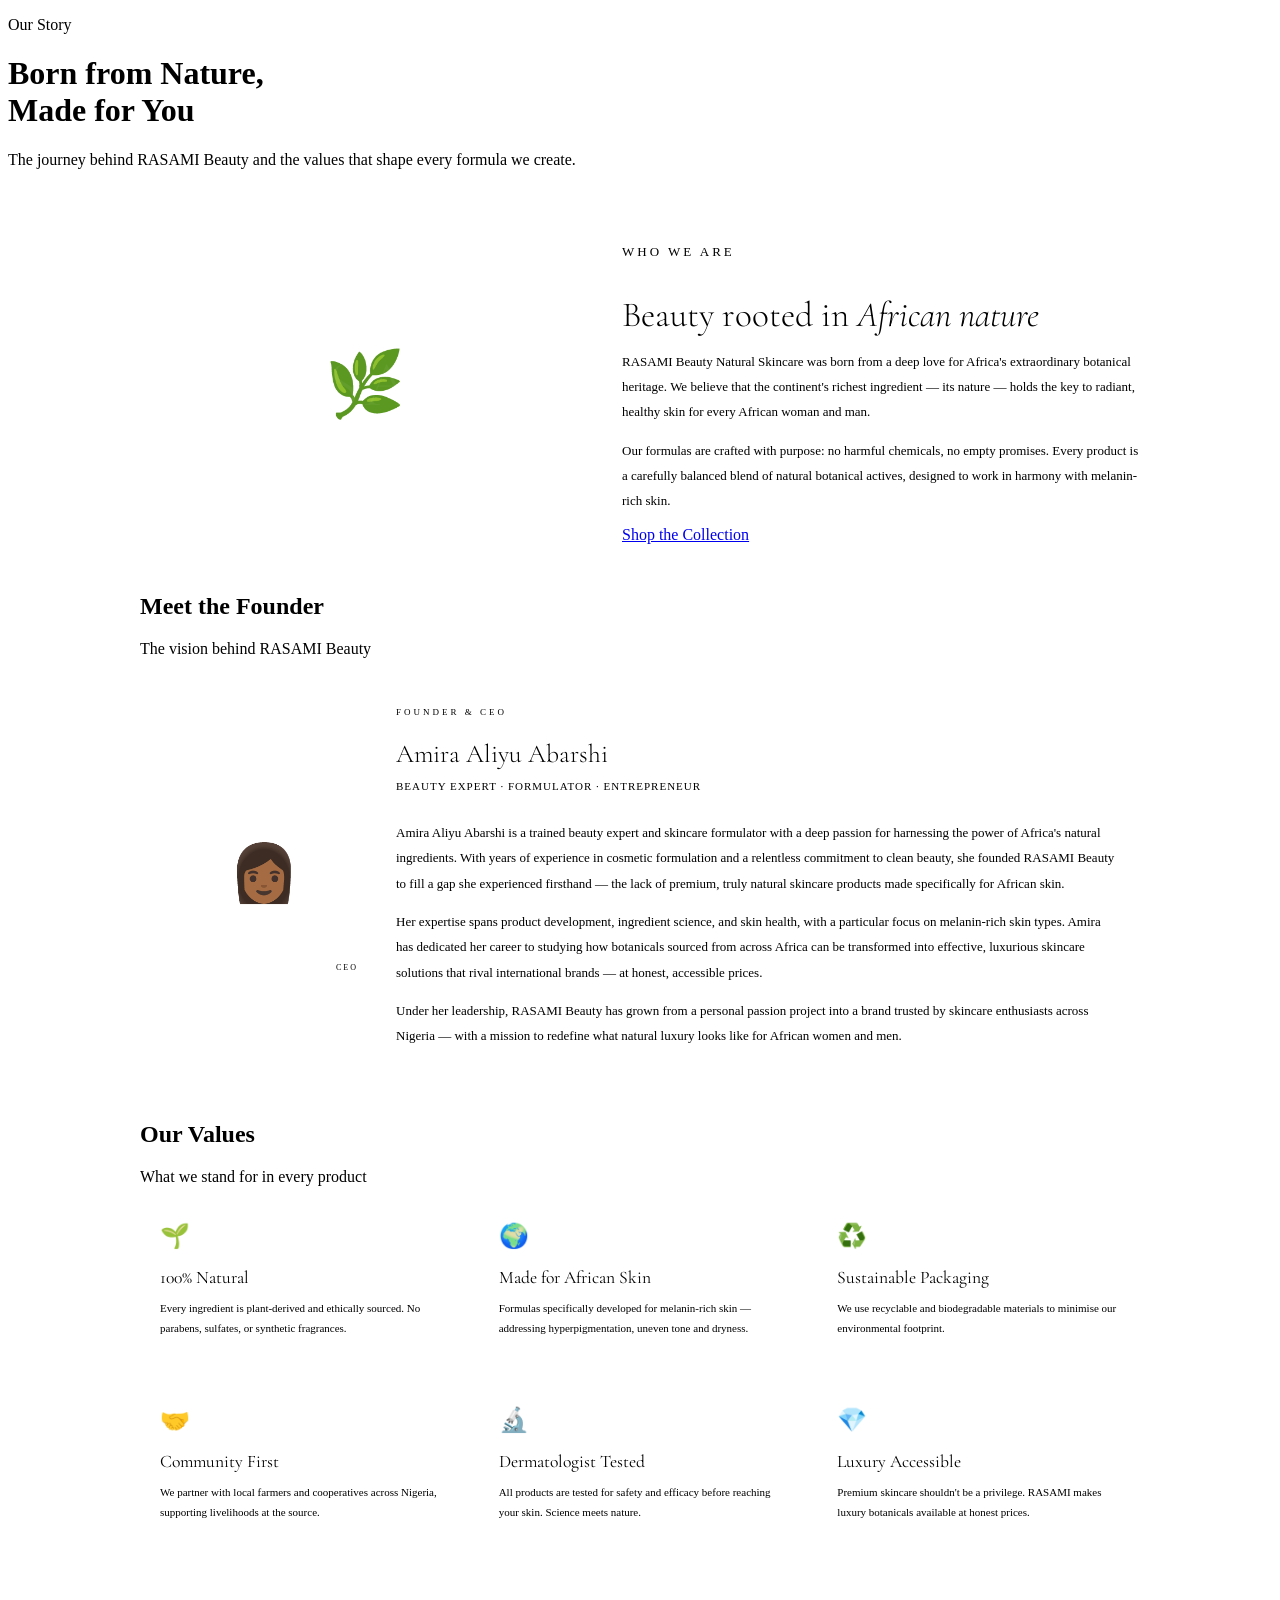
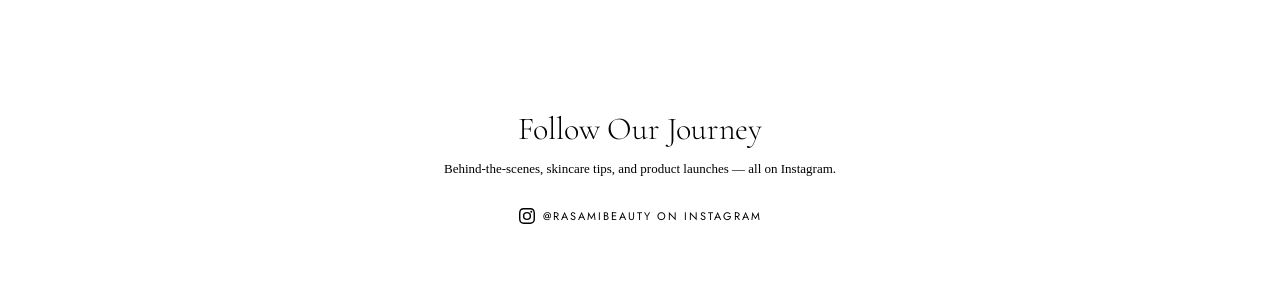
==== about.html @ 2c818f65 "Add files via upload" ====
<!DOCTYPE html>
<html lang="en">
<head>
<meta charset="UTF-8">
<meta name="viewport" content="width=device-width, initial-scale=1.0">
<title>About Us – RASAMI Beauty</title>
<link href="https://fonts.googleapis.com/css2?family=Cormorant+Garamond:ital,wght@0,300;0,400;0,500;1,300;1,400&family=Jost:wght@300;400;500&display=swap" rel="stylesheet">
<link rel="stylesheet" href="assets/style.css">
<style>
.about-wrap{max-width:1000px;margin:0 auto;padding:2.5rem 1.25rem}
.about-intro{display:flex;flex-direction:column;gap:2rem;margin-bottom:3rem}
.about-visual{background:linear-gradient(145deg,var(--gd),var(--gm));height:260px;display:flex;align-items:center;justify-content:center;font-size:64px;position:relative;overflow:hidden;flex-shrink:0}
.about-visual::before{content:'RASAMI';position:absolute;font-family:'Cormorant Garamond',serif;font-size:4rem;font-weight:300;color:rgba(255,255,255,.05);letter-spacing:6px;text-transform:uppercase}
.about-tag{font-size:9px;letter-spacing:3px;text-transform:uppercase;color:var(--gold);margin-bottom:.6rem}
.about-text h2{font-family:'Cormorant Garamond',serif;font-size:clamp(1.6rem,5vw,2.2rem);font-weight:300;color:var(--gd);line-height:1.2;margin-bottom:.75rem}
.about-text h2 em{color:var(--gold);font-style:italic}
.about-text p{font-size:13px;color:var(--tm);line-height:1.95;margin-bottom:.75rem;font-weight:300}
/* CEO SECTION */
.ceo-section{background:var(--white);border:1px solid var(--ivd);padding:1.5rem;margin-bottom:3rem;display:flex;flex-direction:column;gap:1.5rem}
.ceo-img-wrap{flex-shrink:0;align-self:center}
.ceo-photo-placeholder{width:160px;height:160px;border-radius:50%;background:linear-gradient(135deg,var(--gd),var(--gs));display:flex;align-items:center;justify-content:center;font-size:56px;margin:0 auto;position:relative;border:4px solid var(--ivd)}
.ceo-photo-placeholder::after{content:'CEO';position:absolute;bottom:-2px;right:-2px;background:var(--gold);color:var(--gd);font-size:8px;letter-spacing:2px;text-transform:uppercase;padding:3px 8px;font-weight:500;border-radius:2px}
/* TO ADD CEO PHOTO: replace .ceo-photo-placeholder div with:
   <img src="YOUR_PHOTO_URL" style="width:160px;height:160px;border-radius:50%;object-fit:cover;border:4px solid var(--ivd)"> */
.ceo-info{}
.ceo-tag{font-size:9px;letter-spacing:3px;text-transform:uppercase;color:var(--gold);margin-bottom:.3rem}
.ceo-name{font-family:'Cormorant Garamond',serif;font-size:1.6rem;font-weight:300;color:var(--gd);margin-bottom:.2rem}
.ceo-title{font-size:11px;color:var(--tmu);letter-spacing:1px;text-transform:uppercase;margin-bottom:1rem;padding-bottom:.75rem;border-bottom:1px solid var(--ivd)}
.ceo-bio p{font-size:13px;color:var(--tm);line-height:1.95;margin-bottom:.75rem;font-weight:300}
.ceo-bio p:last-child{margin-bottom:0}
/* VALUES */
.values-grid{display:grid;grid-template-columns:1fr 1fr;gap:1rem;margin-bottom:3rem}
.val-card{background:var(--white);border:1px solid var(--ivd);padding:1.25rem}
.val-icon{font-size:24px;margin-bottom:.6rem}
.val-card h3{font-family:'Cormorant Garamond',serif;font-size:1.1rem;font-weight:400;color:var(--gd);margin-bottom:.4rem}
.val-card p{font-size:11px;color:var(--tmu);line-height:1.8;font-weight:300}
/* INSTAGRAM CTA */
.ig-cta{background:linear-gradient(135deg,var(--gd),var(--gm));padding:2.5rem 1.25rem;text-align:center;margin:0 -1.25rem}
.ig-cta h2{font-family:'Cormorant Garamond',serif;font-size:clamp(1.5rem,5vw,2rem);font-weight:300;color:var(--iv);margin-bottom:.5rem}
.ig-cta p{font-size:13px;color:var(--gmt);margin-bottom:1.25rem;font-weight:300}
.ig-cta-btn{display:inline-flex;align-items:center;gap:8px;background:transparent;border:1px solid var(--goldl);color:var(--goldl);padding:11px 24px;font-family:'Jost',sans-serif;font-size:11px;letter-spacing:2px;text-transform:uppercase;transition:all .2s;text-decoration:none}
.ig-cta-btn:hover{background:var(--goldl);color:var(--gd)}
@media(min-width:600px){
  .about-intro{flex-direction:row;align-items:center}
  .about-visual{height:320px;width:45%;flex-shrink:0}
  .ceo-section{flex-direction:row;align-items:flex-start;gap:2rem}
  .ceo-photo-placeholder{width:200px;height:200px}
  .values-grid{grid-template-columns:repeat(3,1fr)}
}
@media(min-width:900px){.values-grid{grid-template-columns:repeat(3,1fr)}}
</style>
</head>
<body>
<div class="page-banner">
  <p class="page-banner-tag">Our Story</p>
  <h1>Born from Nature,<br>Made for You</h1>
  <p>The journey behind RASAMI Beauty and the values that shape every formula we create.</p>
</div>

<div class="about-wrap">
  <div class="about-intro reveal">
    <div class="about-visual">🌿</div>
    <div class="about-text">
      <p class="about-tag">Who We Are</p>
      <h2>Beauty rooted in <em>African nature</em></h2>
      <p>RASAMI Beauty Natural Skincare was born from a deep love for Africa's extraordinary botanical heritage. We believe that the continent's richest ingredient — its nature — holds the key to radiant, healthy skin for every African woman and man.</p>
      <p>Our formulas are crafted with purpose: no harmful chemicals, no empty promises. Every product is a carefully balanced blend of natural botanical actives, designed to work in harmony with melanin-rich skin.</p>
      <a class="btn-green" href="index.html">Shop the Collection</a>
    </div>
  </div>

  <!-- CEO SECTION -->
  <div class="sec-head reveal"><h2>Meet the Founder</h2><p>The vision behind RASAMI Beauty</p></div>
  <div class="ceo-section reveal">
    <div class="ceo-img-wrap">
      <div class="ceo-photo-placeholder">👩🏾</div>
      <!-- TO ADD REAL PHOTO: delete the div above and add:
      <img src="YOUR_CLOUDINARY_OR_GITHUB_PHOTO_URL" style="width:160px;height:160px;border-radius:50%;object-fit:cover;object-position:top;border:4px solid var(--ivd);display:block;margin:0 auto"> -->
    </div>
    <div class="ceo-info">
      <p class="ceo-tag">Founder & CEO</p>
      <h2 class="ceo-name">Amira Aliyu Abarshi</h2>
      <p class="ceo-title">Beauty Expert · Formulator · Entrepreneur</p>
      <div class="ceo-bio">
        <p>Amira Aliyu Abarshi is a trained beauty expert and skincare formulator with a deep passion for harnessing the power of Africa's natural ingredients. With years of experience in cosmetic formulation and a relentless commitment to clean beauty, she founded RASAMI Beauty to fill a gap she experienced firsthand — the lack of premium, truly natural skincare products made specifically for African skin.</p>
        <p>Her expertise spans product development, ingredient science, and skin health, with a particular focus on melanin-rich skin types. Amira has dedicated her career to studying how botanicals sourced from across Africa can be transformed into effective, luxurious skincare solutions that rival international brands — at honest, accessible prices.</p>
        <p>Under her leadership, RASAMI Beauty has grown from a personal passion project into a brand trusted by skincare enthusiasts across Nigeria — with a mission to redefine what natural luxury looks like for African women and men.</p>
      </div>
    </div>
  </div>

  <div class="sec-head reveal"><h2>Our Values</h2><p>What we stand for in every product</p></div>
  <div class="values-grid">
    <div class="val-card reveal"><div class="val-icon">🌱</div><h3>100% Natural</h3><p>Every ingredient is plant-derived and ethically sourced. No parabens, sulfates, or synthetic fragrances.</p></div>
    <div class="val-card reveal"><div class="val-icon">🌍</div><h3>Made for African Skin</h3><p>Formulas specifically developed for melanin-rich skin — addressing hyperpigmentation, uneven tone and dryness.</p></div>
    <div class="val-card reveal"><div class="val-icon">♻️</div><h3>Sustainable Packaging</h3><p>We use recyclable and biodegradable materials to minimise our environmental footprint.</p></div>
    <div class="val-card reveal"><div class="val-icon">🤝</div><h3>Community First</h3><p>We partner with local farmers and cooperatives across Nigeria, supporting livelihoods at the source.</p></div>
    <div class="val-card reveal"><div class="val-icon">🔬</div><h3>Dermatologist Tested</h3><p>All products are tested for safety and efficacy before reaching your skin. Science meets nature.</p></div>
    <div class="val-card reveal"><div class="val-icon">💎</div><h3>Luxury Accessible</h3><p>Premium skincare shouldn't be a privilege. RASAMI makes luxury botanicals available at honest prices.</p></div>
  </div>
</div>

<div class="ig-cta">
  <h2>Follow Our Journey</h2>
  <p>Behind-the-scenes, skincare tips, and product launches — all on Instagram.</p>
  <a class="ig-cta-btn" href="https://www.instagram.com/rasamibeauty/" target="_blank">
    <svg viewBox="0 0 24 24" style="width:16px;height:16px;fill:currentColor"><path d="M12 2.163c3.204 0 3.584.012 4.85.07 3.252.148 4.771 1.691 4.919 4.919.058 1.265.069 1.645.069 4.849 0 3.205-.012 3.584-.069 4.849-.149 3.225-1.664 4.771-4.919 4.919-1.266.058-1.644.07-4.85.07-3.204 0-3.584-.012-4.849-.07-3.26-.149-4.771-1.699-4.919-4.92-.058-1.265-.07-1.644-.07-4.849 0-3.204.013-3.583.07-4.849.149-3.227 1.664-4.771 4.919-4.919 1.266-.057 1.645-.069 4.849-.069zM12 0C8.741 0 8.333.014 7.053.072 2.695.272.273 2.69.073 7.052.014 8.333 0 8.741 0 12c0 3.259.014 3.668.072 4.948.2 4.358 2.618 6.78 6.98 6.98C8.333 23.986 8.741 24 12 24c3.259 0 3.668-.014 4.948-.072 4.354-.2 6.782-2.618 6.979-6.98.059-1.28.073-1.689.073-4.948 0-3.259-.014-3.667-.072-4.947-.196-4.354-2.617-6.78-6.979-6.98C15.668.014 15.259 0 12 0zm0 5.838a6.162 6.162 0 100 12.324 6.162 6.162 0 000-12.324zM12 16a4 4 0 110-8 4 4 0 010 8zm6.406-11.845a1.44 1.44 0 100 2.881 1.44 1.44 0 000-2.881z"/></svg>
    @rasamibeauty on Instagram
  </a>
</div>

<script src="assets/app.js"></script>
<script>
renderNav(); renderFooter(); injectCartAndModal(); updateCartUI();
const io=new IntersectionObserver(e=>e.forEach(x=>{if(x.isIntersecting)x.target.classList.add('visible');}),{threshold:.08});
document.querySelectorAll('.reveal').forEach(el=>io.observe(el));
</script>
</body>
</html>
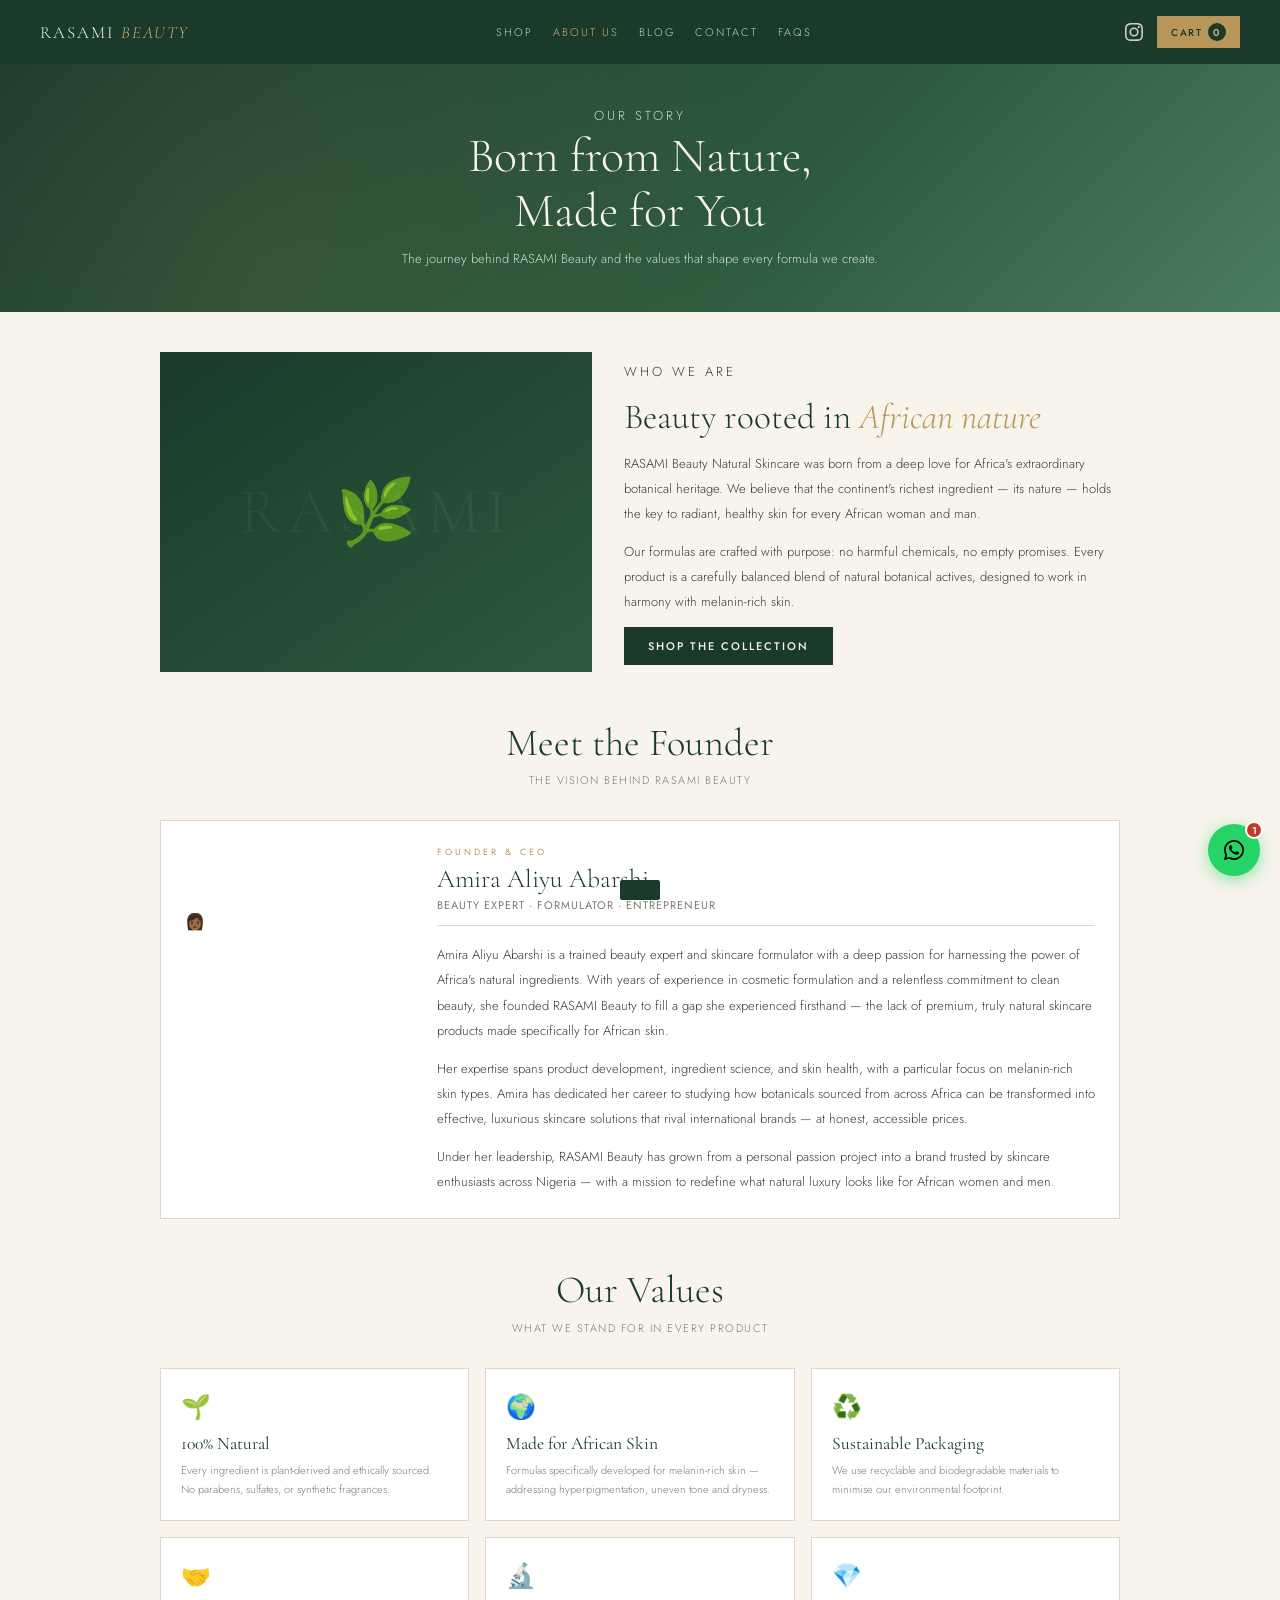
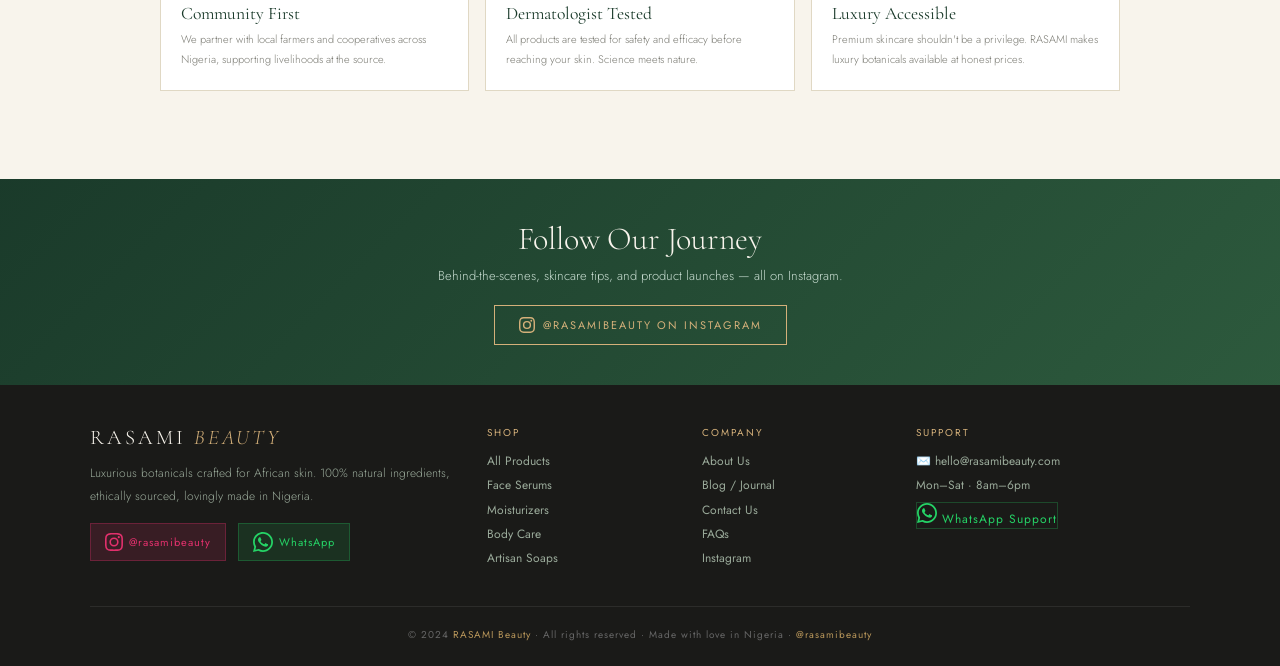
==== commit 976c09a1: "Replace CEO placeholder with real photo and badge Updated CEO section to display real photo and badg" ====
--- a/about.html
+++ b/about.html
@@ -18,10 +18,9 @@
 /* CEO SECTION */
 .ceo-section{background:var(--white);border:1px solid var(--ivd);padding:1.5rem;margin-bottom:3rem;display:flex;flex-direction:column;gap:1.5rem}
 .ceo-img-wrap{flex-shrink:0;align-self:center}
-.ceo-photo-placeholder{width:160px;height:160px;border-radius:50%;background:linear-gradient(135deg,var(--gd),var(--gs));display:flex;align-items:center;justify-content:center;font-size:56px;margin:0 auto;position:relative;border:4px solid var(--ivd)}
-.ceo-photo-placeholder::after{content:'CEO';position:absolute;bottom:-2px;right:-2px;background:var(--gold);color:var(--gd);font-size:8px;letter-spacing:2px;text-transform:uppercase;padding:3px 8px;font-weight:500;border-radius:2px}
-/* TO ADD CEO PHOTO: replace .ceo-photo-placeholder div with:
-   <img src="YOUR_PHOTO_URL" style="width:160px;height:160px;border-radius:50%;object-fit:cover;border:4px solid var(--ivd)"> */
+.ceo-photo-real{position:relative;width:180px;height:180px;margin:0 auto}
+.ceo-photo-real img{width:180px;height:180px;border-radius:50%;object-fit:cover;object-position:top center;border:4px solid var(--ivd);display:block;box-shadow:0 8px 28px rgba(26,58,42,.2)}
+.ceo-badge{position:absolute;bottom:4px;right:-4px;background:var(--gold);color:var(--gd);font-size:8px;letter-spacing:1.5px;text-transform:uppercase;padding:4px 10px;font-weight:500;white-space:nowrap}
 .ceo-info{}
 .ceo-tag{font-size:9px;letter-spacing:3px;text-transform:uppercase;color:var(--gold);margin-bottom:.3rem}
 .ceo-name{font-family:'Cormorant Garamond',serif;font-size:1.6rem;font-weight:300;color:var(--gd);margin-bottom:.2rem}
@@ -44,7 +43,7 @@
   .about-intro{flex-direction:row;align-items:center}
   .about-visual{height:320px;width:45%;flex-shrink:0}
   .ceo-section{flex-direction:row;align-items:flex-start;gap:2rem}
-  .ceo-photo-placeholder{width:200px;height:200px}
+  .ceo-photo-real{width:220px;height:220px}.ceo-photo-real img{width:220px;height:220px}
   .values-grid{grid-template-columns:repeat(3,1fr)}
 }
 @media(min-width:900px){.values-grid{grid-template-columns:repeat(3,1fr)}}
@@ -73,9 +72,10 @@
   <div class="sec-head reveal"><h2>Meet the Founder</h2><p>The vision behind RASAMI Beauty</p></div>
   <div class="ceo-section reveal">
     <div class="ceo-img-wrap">
-      <div class="ceo-photo-placeholder">👩🏾</div>
-      <!-- TO ADD REAL PHOTO: delete the div above and add:
-      <img src="YOUR_CLOUDINARY_OR_GITHUB_PHOTO_URL" style="width:160px;height:160px;border-radius:50%;object-fit:cover;object-position:top;border:4px solid var(--ivd);display:block;margin:0 auto"> -->
+      <div class="ceo-photo-real">
+        <img src="https://raw.githubusercontent.com/JosephElijah99/Beauty-Brand_Phone-Web/main/Images/AMIRA%20CEO_RASAMI.JPG" alt="Amira Aliyu Abarshi – Founder & CEO, RASAMI Beauty" onerror="this.parentElement.innerHTML='👩🏾'">
+        <div class="ceo-badge">CEO & Founder</div>
+      </div>
     </div>
     <div class="ceo-info">
       <p class="ceo-tag">Founder & CEO</p>
--- a/assets/style.css
+++ b/assets/style.css
@@ -0,0 +1,212 @@
+/* ── RASAMI Beauty – Global Stylesheet – Mobile First ── */
+*{box-sizing:border-box;margin:0;padding:0}
+:root{
+  --gd:#1a3a2a;--gm:#2d5a3d;--gs:#4a7c5f;--gmt:#c8ddd1;
+  --iv:#f8f4ec;--ivw:#f0ead8;--ivd:#e0d8c4;
+  --gold:#b8965a;--goldl:#d4b07a;
+  --td:#1a1a18;--tm:#3a3a36;--tmu:#7a7a72;
+  --white:#ffffff;--danger:#c0392b;--success:#1a7a4a;
+  --wa:#25D366;--wa-dark:#128C7E;
+}
+html{-webkit-text-size-adjust:100%}
+body{font-family:'Jost',sans-serif;background:var(--iv);color:var(--td);min-height:100vh;overflow-x:hidden}
+a{text-decoration:none;color:inherit}
+button{font-family:'Jost',sans-serif;cursor:pointer}
+img{max-width:100%;display:block}
+
+/* ── NAV ── */
+nav{background:var(--gd);padding:0 1rem;display:flex;align-items:center;justify-content:space-between;height:60px;position:sticky;top:0;z-index:200}
+.nav-logo{font-family:'Cormorant Garamond',serif;font-size:17px;font-weight:300;color:var(--iv);letter-spacing:2px;text-transform:uppercase;flex-shrink:0}
+.nav-logo em{color:var(--goldl);font-style:italic}
+.nav-links{display:none;gap:1.25rem;align-items:center}
+.nav-links.mob-open{display:flex;flex-direction:column;position:fixed;top:60px;left:0;right:0;background:var(--gd);padding:1.5rem;gap:1rem;z-index:250;border-top:1px solid rgba(255,255,255,.1)}
+.nl{color:rgba(248,244,236,.8);font-size:12px;letter-spacing:2px;text-transform:uppercase;font-weight:300;cursor:pointer;transition:color .2s;text-decoration:none;padding:.5rem 0;border-bottom:1px solid rgba(255,255,255,.08);width:100%;display:block}
+.nl:last-child{border-bottom:none}
+.nl:hover,.nl.active{color:var(--goldl)}
+.nav-right{display:flex;gap:.5rem;align-items:center}
+.insta-nav-btn{color:rgba(248,244,236,.8);transition:color .2s;display:flex;align-items:center;padding:6px}
+.insta-nav-btn:hover{color:var(--goldl)}
+.cart-btn{background:var(--gold);color:var(--gd);padding:7px 14px;border:none;font-size:10px;letter-spacing:1.5px;text-transform:uppercase;font-weight:500;transition:background .2s;display:flex;align-items:center;gap:6px;white-space:nowrap}
+.cart-btn:hover{background:var(--goldl)}
+.cart-count{background:var(--gd);color:var(--goldl);width:18px;height:18px;border-radius:50%;font-size:10px;display:flex;align-items:center;justify-content:center;font-weight:600}
+.mob-btn{background:none;border:none;color:var(--iv);font-size:22px;padding:4px;display:flex;align-items:center}
+
+/* ── BUTTONS ── */
+.btn-gold{background:var(--gold);color:var(--gd);padding:12px 28px;border:none;font-size:11px;letter-spacing:2px;text-transform:uppercase;font-weight:500;transition:background .2s;cursor:pointer;display:inline-block;text-align:center;width:100%}
+.btn-gold:hover{background:var(--goldl)}
+.btn-ghost{background:transparent;color:var(--iv);padding:12px 28px;border:1px solid rgba(248,244,236,.4);font-size:11px;letter-spacing:2px;text-transform:uppercase;font-weight:300;transition:border-color .2s;cursor:pointer;display:inline-block;text-align:center;width:100%}
+.btn-ghost:hover{border-color:var(--iv)}
+.btn-green{background:var(--gd);color:var(--iv);padding:11px 24px;border:none;font-size:11px;letter-spacing:2px;text-transform:uppercase;font-weight:500;transition:background .2s;cursor:pointer;display:inline-block;text-align:center}
+.btn-green:hover{background:var(--gs)}
+
+/* ── PAGE BANNER ── */
+.page-banner{background:linear-gradient(135deg,var(--gd) 0%,var(--gm) 60%,var(--gs) 100%);padding:2.5rem 1.25rem;text-align:center;position:relative;overflow:hidden}
+.page-banner::before{content:'';position:absolute;inset:0;background:radial-gradient(circle at 20% 80%,rgba(184,150,90,.12) 0%,transparent 50%)}
+.page-banner-tag{font-size:10px;letter-spacing:3px;text-transform:uppercase;color:var(--goldl);margin-bottom:.6rem;position:relative}
+.page-banner h1{font-family:'Cormorant Garamond',serif;font-size:clamp(1.8rem,6vw,3rem);font-weight:300;color:var(--iv);position:relative;margin-bottom:.5rem;line-height:1.15}
+.page-banner p{color:var(--gmt);font-size:13px;font-weight:300;max-width:480px;margin:0 auto;line-height:1.9;position:relative}
+
+/* ── SEC HEAD ── */
+.sec-head{text-align:center;margin-bottom:2rem}
+.sec-head h2{font-family:'Cormorant Garamond',serif;font-size:clamp(1.8rem,5vw,2.4rem);font-weight:300;color:var(--gd);margin-bottom:.4rem}
+.sec-head p{font-size:11px;color:var(--tmu);letter-spacing:1.5px;text-transform:uppercase;font-weight:300}
+
+/* ── FEATURES ── */
+.features{padding:2.5rem 1.25rem;background:var(--gd)}
+.feat-grid{max-width:960px;margin:0 auto;display:grid;grid-template-columns:repeat(3,1fr);gap:1.25rem;text-align:center}
+.fi{font-size:20px;margin-bottom:.5rem}
+.feat-title{font-family:'Cormorant Garamond',serif;font-size:.95rem;font-weight:400;color:var(--goldl);margin-bottom:2px}
+.feat-desc{font-size:10px;color:var(--gmt);font-weight:300;line-height:1.6}
+
+/* ── FOOTER ── */
+.site-footer{background:var(--td);color:var(--tmu);padding:2.5rem 1.25rem 1.5rem}
+.footer-grid{display:grid;grid-template-columns:1fr 1fr;gap:2rem;max-width:1100px;margin:0 auto 2rem}
+.footer-brand{grid-column:1/-1}
+.logo-f{font-family:'Cormorant Garamond',serif;font-size:1.3rem;font-weight:300;color:var(--iv);letter-spacing:3px;text-transform:uppercase}
+.logo-f em{color:var(--goldl);font-style:italic}
+.footer-brand p{font-size:12px;line-height:1.9;margin-top:.75rem;font-weight:300;color:#9aaa9a}
+.footer-socials{display:flex;gap:.75rem;margin-top:1rem;flex-wrap:wrap}
+.soc-btn{display:flex;align-items:center;gap:6px;padding:8px 14px;font-size:11px;letter-spacing:1px;font-family:'Jost',sans-serif;transition:all .2s;cursor:pointer;border:none;text-decoration:none}
+.ig-btn{background:rgba(225,48,108,.15);border:1px solid rgba(225,48,108,.3);color:#e1306c}
+.ig-btn:hover{background:rgba(225,48,108,.25)}
+.wa-btn{background:rgba(37,211,102,.12);border:1px solid rgba(37,211,102,.25);color:var(--wa)}
+.wa-btn:hover{background:rgba(37,211,102,.22)}
+.footer-col h4{font-size:10px;letter-spacing:2px;text-transform:uppercase;color:var(--goldl);margin-bottom:.75rem;font-weight:400}
+.footer-col a,.footer-col span,.footer-col button{display:block;font-size:12px;color:#9aaa9a;margin-bottom:.4rem;transition:color .2s;padding:0;background:none;border:none;text-align:left;font-family:'Jost',sans-serif}
+.footer-col a:hover,.footer-col button:hover{color:var(--iv)}
+.wa-footer-btn{display:flex;align-items:center;gap:8px;background:rgba(37,211,102,.12);border:1px solid rgba(37,211,102,.25)!important;padding:8px 12px;margin-top:.5rem;color:var(--wa)!important;font-size:11px;letter-spacing:1px;transition:background .2s;cursor:pointer;font-family:'Jost',sans-serif;width:auto!important}
+.wa-footer-btn:hover{background:rgba(37,211,102,.22)}
+.footer-bottom{border-top:1px solid rgba(255,255,255,.08);padding-top:1.25rem;text-align:center;font-size:10px;letter-spacing:1px;color:#666;max-width:1100px;margin:0 auto}
+.footer-bottom span{color:var(--gold)}
+
+/* ── PRODUCT DETAIL MODAL ── */
+.product-modal-bg{display:none;position:fixed;inset:0;background:rgba(0,0,0,.6);z-index:600;align-items:flex-end;justify-content:center;padding:0}
+.product-modal-bg.open{display:flex}
+.product-modal{background:var(--iv);width:100%;max-height:92vh;overflow-y:auto;position:relative;border-radius:16px 16px 0 0}
+.pm-x{position:sticky;top:0;left:100%;float:right;background:var(--gd);border:none;color:var(--iv);width:36px;height:36px;font-size:16px;display:flex;align-items:center;justify-content:center;z-index:10;margin:8px 8px 0 0;border-radius:50%;flex-shrink:0}
+.pm-inner{display:flex;flex-direction:column}
+.pm-img-wrap{width:100%;height:280px;background:var(--ivw);flex-shrink:0;overflow:hidden}
+.pm-info{padding:1.25rem}
+.pm-cat{font-size:9px;letter-spacing:2.5px;text-transform:uppercase;color:var(--tmu);margin-bottom:4px}
+.pm-badge{display:inline-block;background:var(--gd);color:var(--iv);font-size:9px;letter-spacing:2px;text-transform:uppercase;padding:3px 10px;margin-bottom:.5rem}
+.pm-badge.new{background:var(--gold);color:var(--gd)}
+.pm-name{font-family:'Cormorant Garamond',serif;font-size:1.6rem;font-weight:300;color:var(--gd);line-height:1.2;margin-bottom:.4rem}
+.pm-price{font-size:1.2rem;font-weight:500;color:var(--gold);margin-bottom:.75rem}
+.pm-key-ing{font-size:12px;color:var(--gm);background:var(--ivw);padding:.6rem .9rem;border-left:3px solid var(--gold);margin-bottom:.75rem;line-height:1.6}
+.pm-divider{height:1px;background:var(--ivd);margin:.75rem 0}
+.pm-section-title{font-size:10px;letter-spacing:2px;text-transform:uppercase;color:var(--gd);font-weight:500;margin:.75rem 0 .35rem}
+.pm-text{font-size:13px;color:var(--tm);line-height:1.85;font-weight:300}
+.pm-small{font-size:11px;color:var(--tmu)}
+.pm-caution{color:var(--danger);font-size:11px}
+.pm-list{padding-left:1.25rem;margin:.25rem 0}
+.pm-list li{font-size:13px;color:var(--tm);line-height:1.85;margin-bottom:.2rem;font-weight:300}
+.pm-actions{display:flex;flex-direction:column;gap:.75rem;margin-top:1.5rem;padding-top:1rem;border-top:1px solid var(--ivd)}
+.pm-add-btn{width:100%;background:var(--gd);color:var(--iv);border:none;padding:14px;font-family:'Jost',sans-serif;font-size:11px;letter-spacing:2px;text-transform:uppercase;font-weight:500;transition:background .2s}
+.pm-add-btn:hover{background:var(--gs)}
+.pm-close-btn{width:100%;background:transparent;color:var(--tmu);border:1px solid var(--ivd);padding:12px;font-family:'Jost',sans-serif;font-size:11px;letter-spacing:2px;text-transform:uppercase;font-weight:300}
+
+/* ── CART DRAWER ── */
+.cart-drawer{position:fixed;right:0;top:60px;bottom:0;width:100%;max-width:380px;background:var(--iv);border-left:1px solid var(--ivd);z-index:300;display:flex;flex-direction:column;transform:translateX(100%);transition:transform .3s ease}
+.cart-drawer.open{transform:translateX(0)}
+.drawer-head{padding:1rem 1.25rem;border-bottom:1px solid var(--ivd);display:flex;justify-content:space-between;align-items:center;background:var(--gd);flex-shrink:0}
+.drawer-head h3{font-family:'Cormorant Garamond',serif;font-size:1.2rem;font-weight:300;color:var(--iv);letter-spacing:2px}
+.close-x{background:none;border:none;color:rgba(248,244,236,.7);font-size:18px;line-height:1;cursor:pointer;padding:4px}
+.close-x:hover{color:var(--iv)}
+.cart-items{flex:1;overflow-y:auto;padding:.75rem 1rem;-webkit-overflow-scrolling:touch}
+.cart-empty{text-align:center;padding:3rem 1rem;color:var(--tmu);font-size:12px;font-weight:300;line-height:2}
+.ci{display:flex;gap:10px;padding:.75rem 0;border-bottom:1px solid var(--ivd);align-items:flex-start}
+.ci-img{width:48px;height:48px;flex-shrink:0;background:var(--ivw);overflow:hidden}
+.ci-info{flex:1;min-width:0}
+.ci-name{font-family:'Cormorant Garamond',serif;font-size:.95rem;font-weight:400;color:var(--td);margin-bottom:2px;white-space:nowrap;overflow:hidden;text-overflow:ellipsis}
+.ci-price{font-size:12px;color:var(--gold);font-weight:500}
+.ci-qty{display:flex;align-items:center;gap:6px;margin-top:5px}
+.qb{background:var(--ivw);border:1px solid var(--ivd);width:24px;height:24px;font-size:14px;color:var(--td);display:flex;align-items:center;justify-content:center;cursor:pointer}
+.qv{font-size:12px;min-width:18px;text-align:center}
+.ci-rm{background:none;border:none;color:var(--tmu);font-size:14px;padding:4px;cursor:pointer;flex-shrink:0}
+.cart-foot{padding:1rem;border-top:1px solid var(--ivd);background:var(--white);flex-shrink:0}
+.cart-total-row{display:flex;justify-content:space-between;margin-bottom:.75rem;align-items:baseline}
+.cart-total-row span:first-child{font-size:10px;letter-spacing:2px;text-transform:uppercase;color:var(--tmu)}
+.cart-total-row span:last-child{font-family:'Cormorant Garamond',serif;font-size:1.4rem;font-weight:400;color:var(--gd)}
+.checkout-btn{width:100%;background:var(--gd);color:var(--iv);border:none;padding:13px;font-size:11px;letter-spacing:2px;text-transform:uppercase;font-weight:500;transition:background .2s;margin-bottom:8px;cursor:pointer}
+.checkout-btn:hover{background:var(--gs)}
+.secure-note{font-size:10px;color:var(--tmu);text-align:center;letter-spacing:.5px}
+
+/* ── CHECKOUT MODAL ── */
+.modal-bg{display:none;position:fixed;inset:0;background:rgba(26,58,42,.55);z-index:400;align-items:flex-end;justify-content:center;padding:0}
+.modal-bg.open{display:flex}
+.modal{background:var(--iv);width:100%;max-height:92vh;overflow-y:auto;border-radius:16px 16px 0 0;-webkit-overflow-scrolling:touch}
+.modal-head{background:var(--gd);padding:1rem 1.25rem;display:flex;justify-content:space-between;align-items:center;position:sticky;top:0;z-index:5;border-radius:16px 16px 0 0}
+.modal-head h3{font-family:'Cormorant Garamond',serif;font-size:1.2rem;font-weight:300;color:var(--iv);letter-spacing:2px}
+.modal-body{padding:1.25rem}
+.form-lbl{display:block;font-size:9px;letter-spacing:2.5px;text-transform:uppercase;color:var(--tmu);margin-bottom:5px;font-weight:400}
+.form-inp{width:100%;padding:12px;border:1px solid var(--ivd);background:var(--white);font-family:'Jost',sans-serif;font-size:14px;color:var(--td);outline:none;transition:border-color .2s;margin-bottom:.9rem;-webkit-appearance:none;border-radius:0}
+.form-inp:focus{border-color:var(--gs)}
+.form-row2{display:grid;grid-template-columns:1fr 1fr;gap:.75rem}
+.order-sum{background:var(--ivw);padding:1rem;margin-bottom:1.25rem;border:1px solid var(--ivd)}
+.os-title{font-size:9px;letter-spacing:2px;text-transform:uppercase;color:var(--tmu);margin-bottom:.6rem}
+.os-line{display:flex;justify-content:space-between;font-size:12px;color:var(--tm);margin-bottom:3px}
+.os-total{display:flex;justify-content:space-between;font-weight:500;margin-top:8px;padding-top:8px;border-top:1px solid var(--ivd);color:var(--gd);font-size:13px}
+.pay-btn{width:100%;background:var(--gold);color:var(--gd);border:none;padding:14px;font-size:11px;letter-spacing:2px;text-transform:uppercase;font-weight:500;transition:background .2s;margin-bottom:8px;cursor:pointer}
+.pay-btn:hover{background:var(--goldl)}
+.pay-note{font-size:10px;color:var(--tmu);text-align:center}
+.success-view{display:none;padding:2.5rem 1.5rem;text-align:center}
+.success-view.show{display:block}
+.suc-icon{font-size:48px;margin-bottom:1rem}
+.success-view h2{font-family:'Cormorant Garamond',serif;font-size:1.8rem;font-weight:300;color:var(--gd);margin-bottom:.75rem}
+.success-view p{font-size:12px;color:var(--tmu);line-height:1.9;font-weight:300;margin-bottom:.5rem}
+.email-box{background:var(--ivw);border:1px solid var(--ivd);padding:1rem;margin:.75rem 0;text-align:left}
+.eb-label{font-size:9px;letter-spacing:2px;text-transform:uppercase;color:var(--goldl);margin-bottom:.4rem}
+.email-box p{font-size:11px;color:var(--tm);line-height:1.7}
+
+/* ── WHATSAPP WIDGET ── */
+.wa-widget{position:fixed;bottom:1.5rem;right:1.25rem;z-index:500;display:flex;flex-direction:column;align-items:flex-end;gap:.6rem}
+.wa-popup{background:var(--white);border:1px solid var(--ivd);border-radius:12px 12px 0 12px;padding:1.1rem;max-width:min(280px,calc(100vw - 2.5rem));box-shadow:0 8px 32px rgba(0,0,0,.15);display:none;animation:fadeUp .25s ease;position:relative}
+.wa-popup.open{display:block}
+@keyframes fadeUp{from{opacity:0;transform:translateY(10px)}to{opacity:1;transform:translateY(0)}}
+.wa-popup-head{display:flex;align-items:center;gap:10px;margin-bottom:.6rem;padding-bottom:.6rem;border-bottom:1px solid var(--ivd)}
+.wa-avatar{width:40px;height:40px;background:var(--wa);border-radius:50%;display:flex;align-items:center;justify-content:center;font-size:20px;flex-shrink:0}
+.wa-agent{font-size:13px;font-weight:500;color:var(--td)}
+.wa-status{font-size:10px;color:var(--success)}
+.wa-msg{background:var(--ivw);border-radius:0 8px 8px 8px;padding:.65rem .9rem;font-size:12px;color:var(--tm);line-height:1.7;margin-bottom:.75rem}
+.wa-msg strong{color:var(--gd)}
+.wa-start{width:100%;background:var(--wa);color:var(--white);border:none;padding:10px;font-family:'Jost',sans-serif;font-size:11px;letter-spacing:1.5px;text-transform:uppercase;font-weight:500;border-radius:6px;transition:background .2s;display:flex;align-items:center;justify-content:center;gap:7px;cursor:pointer}
+.wa-start:hover{background:var(--wa-dark)}
+.wa-fab{width:52px;height:52px;background:var(--wa);border:none;border-radius:50%;display:flex;align-items:center;justify-content:center;box-shadow:0 4px 16px rgba(37,211,102,.5);transition:transform .2s;cursor:pointer;position:relative}
+.wa-fab:hover{transform:scale(1.08)}
+.wa-notif{position:absolute;top:-3px;right:-3px;width:18px;height:18px;background:var(--danger);border-radius:50%;color:var(--white);font-size:10px;font-weight:600;display:flex;align-items:center;justify-content:center;border:2px solid var(--white)}
+.wa-close-popup{position:absolute;top:8px;right:10px;background:none;border:none;color:var(--tmu);font-size:15px;cursor:pointer;padding:2px}
+
+/* ── TOAST ── */
+.toast{position:fixed;bottom:5rem;left:50%;transform:translateX(-50%) translateY(80px);background:var(--gd);color:var(--iv);padding:10px 20px;font-size:11px;letter-spacing:1.5px;text-transform:uppercase;z-index:999;transition:transform .3s;white-space:nowrap;pointer-events:none;border-radius:2px}
+.toast.show{transform:translateX(-50%) translateY(0)}
+
+/* ── REVEAL ANIMATION ── */
+.reveal{opacity:0;transform:translateY(24px);transition:opacity .5s ease,transform .5s ease}
+.reveal.visible{opacity:1;transform:translateY(0)}
+
+/* ── TABLET (600px+) ── */
+@media(min-width:600px){
+  nav{padding:0 1.5rem;height:64px}
+  .cart-drawer{top:64px}
+  .btn-gold,.btn-ghost{width:auto}
+  .footer-grid{grid-template-columns:2fr 1fr 1fr}
+  .footer-brand{grid-column:auto}
+  .feat-grid{grid-template-columns:repeat(5,1fr)}
+  .pm-inner{flex-direction:row}
+  .pm-img-wrap{width:45%;height:auto;min-height:380px;flex-shrink:0}
+  .pm-info{flex:1;padding:1.5rem;overflow-y:auto;max-height:80vh}
+  .product-modal{border-radius:12px;max-width:820px;max-height:85vh}
+  .product-modal-bg{align-items:center;padding:1.5rem}
+  .modal-bg{align-items:center;padding:1rem}
+  .modal{border-radius:8px;max-width:500px;max-height:90vh}
+  .modal-head{border-radius:8px 8px 0 0}
+  nav .nav-links{display:flex;flex-direction:row;position:static;padding:0;border:none;background:transparent;gap:1.25rem}
+  .nl{border-bottom:none;padding:0;width:auto;font-size:11px}
+  .mob-btn{display:none}
+}
+
+/* ── DESKTOP (900px+) ── */
+@media(min-width:900px){
+  nav{padding:0 2.5rem}
+  .footer-grid{grid-template-columns:2fr 1fr 1fr 1.5fr}
+}
